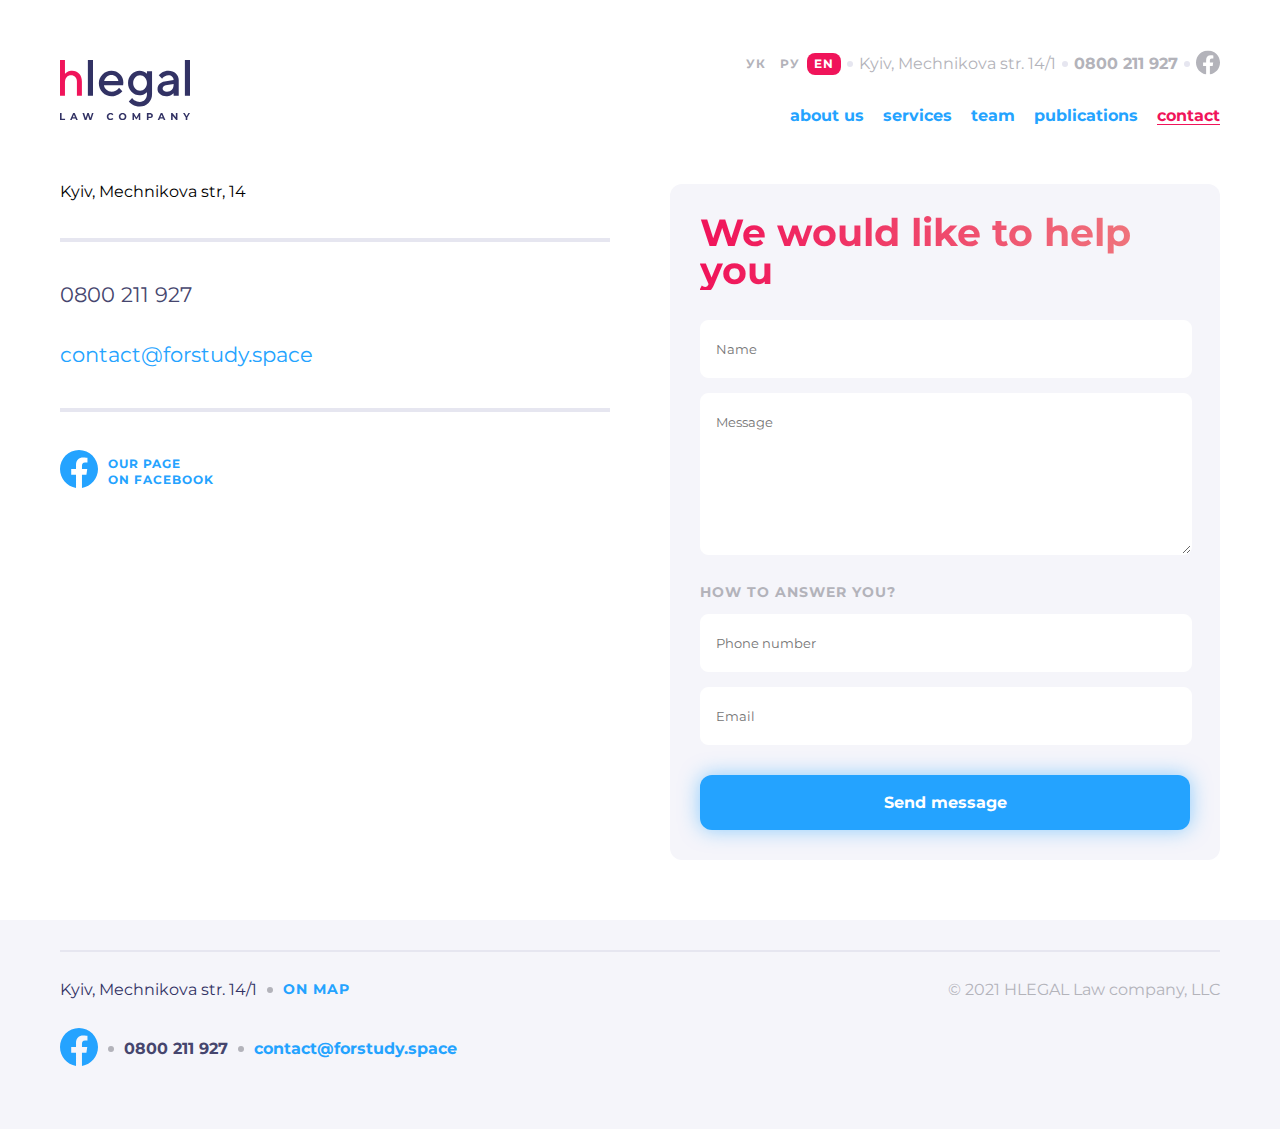
==== contact.html @ 6fa08ca7 "contact page" ====
<!DOCTYPE html>
<html lang="en">
<head>
    <meta charset="UTF-8">
    <meta name="viewport" content="width=device-width, initial-scale=1.0">
    <title>Document</title>
    <link rel="stylesheet" href="./css/style.css">
    <link rel="preconnect" href="https://fonts.googleapis.com">
    <link rel="preconnect" href="https://fonts.gstatic.com" crossorigin>
    <link href="https://fonts.googleapis.com/css2?family=Montserrat:wght@400;700&display=swap" rel="stylesheet">
</head>
<body>
    <section class="header__content">
        <header class="header header-white ">
            <div class="header__wrapper">
                <div class="header__container-color header-white__container-color  desktop-hidden">
                </div>
                <div class="header__top-of-head header-white__top-of-head">
                    <nav class="header__links-lng header-white__links-lng">
                        <a class="header__links-lng--item header-white__links-lng--item" href="">УК</a>
                        <a class="header__links-lng--item header-white__links-lng--item" href="">РУ</a>
                        <a class="header__links-lng--item header-white__links-lng--item header__links-lng--item-active header-white__links-lng--item-active" href="">EN</a>
                    </nav>
                    <p class="header__top-of-head--address mobile-hidden ">
                        Kyiv, Mechnikova str. 14/1
                    </p>
                    <a class="header__top-of-head--tel  header-white__top-of-head--tel" href="tel:+0800211927">0800 211 927</a>
                    <a href="">
                        <svg class="header-white__fb-svg mobile-hidden"  width="24" height="25" viewBox="0 0 24 25" fill="none" xmlns="http://www.w3.org/2000/svg">
                            <g clip-path="url(#clip0_116434_1467)">
                                <path
                                    d="M24 12.5733C24 5.90541 18.6274 0.5 12 0.5C5.37258 0.5 0 5.90541 0 12.5733C0 18.5995 4.38823 23.5943 10.125 24.5V16.0633H7.07813V12.5733H10.125V9.91343C10.125 6.88755 11.9165 5.21615 14.6576 5.21615C15.9705 5.21615 17.3438 5.45195 17.3438 5.45195V8.42313H15.8306C14.3399 8.42313 13.875 9.35379 13.875 10.3086V12.5733H17.2031L16.6711 16.0633H13.875V24.5C19.6118 23.5943 24 18.5995 24 12.5733Z"
                                    fill="#B3B3BA" />
                            </g>
                            <defs>
                                <clipPath id="clip0_116434_1467">
                                    <rect width="24" height="24" fill="white" transform="translate(0 0.5)" />
                                </clipPath>
                            </defs>
                        </svg>
                    </a>
                </div>
                <div class="header__middle">
                    <picture>
                        <source srcset="./images/header/Logo-dark768.svg" media="(min-width: 768px)">
                        <img src="./images/header/Logo-dark.svg" alt="">
                    </picture>
                    <img class="header__middle--slash desktop-hidden" src="./images/header/Slash.svg" alt="">
                    <p class="header__middle--services header-white__middle--services desktop-hidden">contact</p>
                </div>
                <button class="header__button--nav desktop-hidden">
                    <svg width="32" height="33" viewBox="0 0 32 33" fill="none" xmlns="http://www.w3.org/2000/svg">
                        <path d="M7 10.5H25" stroke="#323264" stroke-width="2" />
                        <path d="M7 16.5H25" stroke="#323264" stroke-width="2" />
                        <path d="M7 22.5H25" stroke="#323264" stroke-width="2" />
                    </svg>
                </button>
                <nav class="header__nav header-white__nav mobile-hidden">
                    <a class="header-white__nav--link" href="">about us</a>
                    <a class="header-white__nav--link" href="service-entry.html">services</a>
                    <a class="header-white__nav--link" href="">team</a>
                    <a class="header-white__nav--link" href="">publications</a>
                    <a class="header-white__nav--link header-white__nav--link__active" href="">contact</a>
                </nav>
            </div>
        </header>
    
    </section>
    <div class="wrapper contact__wrapper">
        <section class="contact">
            <div class="contact__info">
                <p class="contact__info--address">Kyiv, Mechnikova str, 14</p>
                <hr class="contact__hr">
                <a class="contact__info--tel" href="tel:0800 211 927">0800 211 927</a>
                <a class="contact__info--email" href="">contact@forstudy.space</a>
                <hr class="contact__hr">
                <a class="contact--link-fb" href="facebook.com">
                    <svg class="contact--svg-fb" width="38" height="38" viewBox="0 0 38 38" fill="none"
                        xmlns="http://www.w3.org/2000/svg">
                        <g clip-path="url(#clip0_22721_8205)">
                            <path
                                d="M38 19.1161C38 8.55857 29.4934 0 19 0C8.50658 0 0 8.55857 0 19.1161C0 28.6575 6.94803 36.5659 16.0312 38V24.6419H11.207V19.1161H16.0312V14.9046C16.0312 10.1136 18.8678 7.46723 23.2078 7.46723C25.2866 7.46723 27.4609 7.84059 27.4609 7.84059V12.545H25.0651C22.7048 12.545 21.9688 14.0185 21.9688 15.5302V19.1161H27.2383L26.3959 24.6419H21.9688V38C31.052 36.5659 38 28.6575 38 19.1161Z"
                                fill="#24A3FF" />
                        </g>
                        <defs>
                            <clipPath id="clip0_22721_8205">
                                <rect width="38" height="38" fill="white" />
                            </clipPath>
                        </defs>
                    </svg>
                    <p class="contact--text-link">
                        Our page
                        <br>
                        on facebook
                    </p>
                </a>
            </div>
            <div class="form">
                <form class="form__form" action="https://fom.in.ua/echo" method="post">
                    <h2 class="form__title ">
                        We would like to help you
                    </h2>
                    <div class="form__wrap">
                        <input class="form--input" type="text" name="name" placeholder="Name">
                        <textarea class="form--text-area form--input " type="text" placeholder="Message" rows="5"
                            name="text-area"></textarea>
                    </div>
                    <div class="form__wrap">
                        <legend class="form__legend">
                            How to answer you?
                        </legend>
                        <input class="form--input" type="tel" name="tel" placeholder="Phone number">
                        <input class="form--input" type="email" name="mail" placeholder="Email">
                    </div>
                    <button class="button form__btn-send" type="submit">Send message</button>
                </form>
            </div>
        </section>
    </div>
    <footer class="footer">
        <div class="wrapper">
            <hr class="footer__hr">
            <div class="footer__content">
                <div class="footer__content--address">
                    <p class="footer__content--street">Kyiv, Mechnikova str. 14/1</p>
                    <a class="footer__content--link" href="">On map</a>
                </div>
                <div class="footer__content--contact">
                    <a href="#">
                        <svg class="footer__fb-svg" width="38" height="38" viewBox="0 0 38 38" fill="none"
                            xmlns="http://www.w3.org/2000/svg">
                            <g clip-path="url(#clip0_22721_8205)">
                                <path
                                    d="M38 19.1161C38 8.55857 29.4934 0 19 0C8.50658 0 0 8.55857 0 19.1161C0 28.6575 6.94803 36.5659 16.0312 38V24.6419H11.207V19.1161H16.0312V14.9046C16.0312 10.1136 18.8678 7.46723 23.2078 7.46723C25.2866 7.46723 27.4609 7.84059 27.4609 7.84059V12.545H25.0651C22.7048 12.545 21.9688 14.0185 21.9688 15.5302V19.1161H27.2383L26.3959 24.6419H21.9688V38C31.052 36.5659 38 28.6575 38 19.1161Z"
                                    fill="#24A3FF" />
                            </g>
                            <defs>
                                <clipPath id="clip0_22721_8205">
                                    <rect width="38" height="38" fill="white" />
                                </clipPath>
                            </defs>
                        </svg>
                    </a>
                    <div class="dot-separator"></div>
                    <p class="footer__content--number">0800 211 927</p>
                    <div class="dot-separator"></div>
                    <a class="footer__content--email" href="#">contact@forstudy.space</a>
                </div>
                <p class="footer__content--law">© 2021 HLEGAL Law company, LLC</p>
            </div>
        </div>
    </footer>
</body>
</html>
---- css/style.css ----
/* http://meyerweb.com/eric/tools/css/reset/ 
   v2.0 | 20110126
   License: none (public domain)
*/
html,
body,
div,
span,
applet,
object,
iframe,
h1,
h2,
h3,
h4,
h5,
h6,
p,
blockquote,
pre,
a,
abbr,
acronym,
address,
big,
cite,
code,
del,
dfn,
em,
img,
ins,
kbd,
q,
s,
samp,
small,
strike,
strong,
sub,
sup,
tt,
var,
b,
u,
i,
center,
dl,
dt,
dd,
ol,
ul,
li,
fieldset,
form,
label,
legend,
table,
caption,
tbody,
tfoot,
thead,
tr,
th,
td,
article,
aside,
canvas,
details,
embed,
figure,
figcaption,
footer,
header,
hgroup,
menu,
nav,
output,
ruby,
section,
summary,
time,
mark,
audio,
video {
  margin: 0;
  padding: 0;
  border: 0;
  font-size: 100%;
  font: inherit;
  vertical-align: baseline;
}

/* HTML5 display-role reset for older browsers */
article,
aside,
details,
figcaption,
figure,
footer,
header,
hgroup,
menu,
nav,
section {
  display: block;
}

body {
  line-height: 1;
}

ol,
ul {
  list-style: none;
}

blockquote,
q {
  quotes: none;
}

blockquote:before,
blockquote:after,
q:before,
q:after {
  content: "";
  content: none;
}

table {
  border-collapse: collapse;
  border-spacing: 0;
}

a {
  text-decoration: none;
}

body {
  font-family: montserrat, sans-serif;
}

.mobile-hidden {
  display: none;
}

.publications {
  padding-top: 30px;
  background-color: #F5F5FA;
  border-radius: 12px 12px 0 0;
}
.publications__cards--img {
  height: 200px;
  display: flex;
  width: 100%;
}
.publications__info {
  padding: 30px;
}
.publications__cards--item {
  margin-top: 30px;
  border-top-left-radius: 8px;
  border-top-right-radius: 8px;
  border-bottom-left-radius: 8px;
  border-bottom-right-radius: 8px;
  background-color: white;
}
.publications__cards--title {
  margin-bottom: 15px;
}
.publications__cards--date {
  margin-bottom: 15px;
  color: #B3B3BA;
  font-size: 12px;
  font-weight: 700;
  letter-spacing: 1px;
  text-transform: uppercase;
}
.publications__card--dividing-strip {
  margin-top: 0;
  margin-bottom: 15px;
  background: #E6E6F0;
  height: 4px;
  border: none;
}

.hero {
  margin-top: 10px;
  font-size: 38px;
  font-weight: 700;
  background: linear-gradient(90deg, #F0145A 0.84%, #EF8080 99.96%);
  background-clip: text;
  -webkit-background-clip: text;
  -webkit-text-fill-color: transparent;
}
@media (max-width: 768px) {
  .hero {
    font-size: 30px;
  }
}

.h3-regular {
  color: #0085FF;
  font-size: 22px;
  font-weight: 700;
  margin-bottom: 15px;
}

.paragraph-regular {
  color: #FFF;
  line-height: 26px;
}

.h3-caps {
  color: #24A3FF;
  font-size: 14px;
  font-weight: 700;
  letter-spacing: 1px;
  text-transform: uppercase;
  color: rgb(50, 50, 100);
  margin-bottom: 30px;
  width: 210px;
  margin-left: auto;
  margin-right: auto;
}

.h4-regular {
  color: #24A3FF;
  font-weight: 700;
}

.paragraph-small {
  color: #000;
  font-size: 14px;
  line-height: 22px;
}

.services {
  position: relative;
  border-radius: 0px 0px 12px 12px;
}

.services::after {
  content: "";
  position: absolute;
  bottom: -10px;
  left: 0;
  right: 0;
  margin-right: 20px;
  margin-left: 20px;
  border-radius: 0px 0px 12px 12px;
  background-color: #CACADB;
  height: 10px;
}

.services::before {
  content: "";
  position: absolute;
  bottom: -20px;
  left: 0;
  right: 0;
  margin-right: 40px;
  margin-left: 40px;
  border-radius: 0px 0px 12px 12px;
  background-color: #E7E7F2;
  height: 10px;
}

.link-services {
  display: flex;
  width: 94px;
}
.link-services--h3-caps {
  color: #24A3FF;
  font-size: 14px;
  font-weight: 700;
  letter-spacing: 1px;
  text-transform: uppercase;
}

.link-services::after {
  content: url(../images/Arrow.svg);
  margin-left: 2px;
}

.link-services:hover::after {
  content: url(../images/ArrowRed.svg);
  margin-left: 2px;
}

.link-services:hover .link-services--h3-caps {
  color: #F0145A;
}

.wrap-for-services-img {
  display: inline-block;
  border-radius: 24px;
  background: #FFF;
  margin-bottom: 30px;
}
.wrap-for-services-img img {
  width: 64px;
  height: 64px;
  padding: 15px;
}

.blocks {
  padding-top: 30px;
  padding-bottom: 30px;
}

.block {
  padding-top: 30px;
  padding-bottom: 30px;
}

.partners {
  padding-bottom: 60px;
}

.hillel {
  background-color: #1C4280;
  display: flex;
  height: 120px;
  justify-content: center;
  align-items: center;
}
.hillel-img {
  width: 217px;
  height: 48px;
}

.wannabiz {
  display: flex;
  height: 120px;
  justify-content: center;
  align-items: center;
  background-color: #143646;
}
.wannabiz-img {
  width: 199px;
  height: 32px;
}

.tapgerine {
  display: flex;
  height: 120px;
  justify-content: center;
  align-items: center;
  background-color: #FD9339;
}
.tapgerine-img {
  width: 179px;
  height: 44px;
}

.dlook {
  display: flex;
  height: 120px;
  justify-content: center;
  align-items: center;
  background-color: #9E4DC3;
}
.dlook-img {
  width: 180px;
  height: 42px;
}

.orangear {
  display: flex;
  height: 120px;
  justify-content: center;
  align-items: center;
  background-color: #FD9339;
}
.orangear-img {
  width: 174px;
  height: 44px;
}

.adtelligent {
  display: flex;
  height: 120px;
  justify-content: center;
  align-items: center;
  background-color: #E2E2E4;
}
.adtelligent-img {
  width: 195px;
  height: 48px;
}

.clickky {
  display: flex;
  height: 120px;
  justify-content: center;
  align-items: center;
  background-color: #C71C36;
}
.clickky-img {
  width: 138px;
  height: 61px;
}

.eco-leasing {
  display: flex;
  height: 120px;
  justify-content: center;
  align-items: center;
  background-color: #DCF3F9;
}
.eco-leasing-img {
  width: 146px;
  height: 76px;
}

.ingratek {
  display: flex;
  height: 120px;
  justify-content: center;
  align-items: center;
  background-color: #DCF3F9;
}
.ingratek-img {
  width: 182px;
  height: 60px;
}

.city-par {
  display: flex;
  height: 120px;
  justify-content: center;
  align-items: center;
  background-color: #282240;
}
.city-par-img {
  width: 181px;
  height: 38px;
}

.artprint {
  display: flex;
  height: 120px;
  justify-content: center;
  align-items: center;
  background-color: #1D4568;
}
.artprint-img {
  width: 189px;
  height: 46px;
}

.ultimatecard {
  display: flex;
  height: 120px;
  justify-content: center;
  align-items: center;
  background-color: #000;
}
.ultimatecard-img {
  width: 152px;
  height: 95px;
}

.slider__wrapper-info--hero {
  margin-top: 5px;
  margin-bottom: 30px;
}
.slider__wrapper {
  padding: 30px;
  background-color: #EDEDF7;
}

.contact-name {
  color: #B3B3BA;
  font-weight: 700;
  margin-bottom: 6px;
}
.contact-job-title {
  color: #B3B3BA;
  font-size: 14px;
  line-height: 22px;
}

.dots-navigation {
  display: flex;
  justify-content: center;
}
.dots-navigation__button {
  cursor: pointer;
  width: 16px;
  height: 16px;
  border-radius: 50%;
  border: none;
  opacity: 0.2;
  background-color: #24A3FF;
}
.dots-navigation__button:nth-child(2) {
  margin-left: 15px;
  margin-right: 15px;
}
.dots-navigation__button--active {
  opacity: 1;
}

.footer {
  padding-top: 30px;
  padding-bottom: 30px;
  background-color: #F5F5FA;
}
.footer__hr {
  height: 2px;
  background-color: #E6E6F0;
  margin-top: 0;
  margin-bottom: 30px;
  border: none;
}
.footer__content {
  text-align: center;
}
.footer__content--link {
  color: #24A3FF;
  font-size: 14px;
  font-weight: 700;
  letter-spacing: 1px;
  text-transform: uppercase;
}
.footer__content--number {
  color: #46466E;
  font-weight: 700;
  margin-top: 10px;
  margin-bottom: 10px;
}
.footer__content--email {
  color: #24A3FF;
  font-weight: 700;
}
.footer__content--law {
  color: #B3B3BA;
}
.footer__content--street {
  color: rgb(50, 50, 100);
  margin-bottom: 10px;
}
.footer__content--contact {
  margin-bottom: 30px;
}
.footer__content--email:hover {
  color: #F0145A;
}
.footer__content--address {
  margin-bottom: 20px;
}
.footer__fb-svg:hover path {
  fill: #F0145A;
}

.header__container-color {
  top: 0;
  left: 0;
  right: 0;
  position: absolute;
  height: 45px;
  background: rgba(245, 245, 250, 0.2);
}
.header__wrapper {
  padding-left: 15px;
  padding-right: 15px;
  padding-top: 10px;
  display: grid;
  grid-template-columns: repeat(2, 1fr);
}
.header__links-lng {
  display: flex;
}
.header__links-lng--item {
  padding: 5px 7px;
  color: #FFF;
  text-align: center;
  font-size: 12px;
  font-weight: 700;
  letter-spacing: 1px;
  cursor: pointer;
}
.header__links-lng--item:hover {
  border-radius: 8px;
  background-color: rgba(255, 255, 255, 0.2);
}
.header__links-lng--item-active {
  border-radius: 8px;
  background-color: #F0145A;
}
.header__middle {
  grid-column: 1/2;
  display: flex;
  align-items: center;
  margin-bottom: 10px;
  margin-top: 15px;
}
.header__middle--slash {
  width: 11px;
  height: 26px;
  margin-left: 4px;
  margin-right: 4px;
}
.header__middle--services {
  color: white;
  font-size: 20px;
}
.header__top-of-head {
  grid-column: 1/3;
  display: flex;
  justify-content: space-between;
  margin-bottom: 10px;
  align-items: center;
}
.header__top-of-head--tel {
  color: #FFF;
  font-weight: 700;
  margin-left: auto;
}
.header__top-of-head--tel:hover {
  color: #F0145A;
}
.header__button--nav {
  cursor: pointer;
  display: flex;
  flex-direction: column;
  align-self: center;
  margin-left: auto;
  width: 32px;
  height: 32px;
  border: none;
  background-color: inherit;
  padding: 0;
}
.header__fb-svg:hover path {
  fill: #F0145A;
}
.header__nav--link:hover {
  text-decoration-line: underline;
  text-underline-offset: 3px;
}
.header__nav--link:active {
  color: #F0145A;
}

.header-main {
  position: absolute;
  z-index: 10;
  top: 0;
  left: 0;
  right: 0;
}
.header-main__container-color {
  z-index: -1;
}

.mobile-navigation-close {
  display: none;
}

.mobile-navigation {
  position: fixed;
  top: 0;
  left: 0;
  right: 0;
  bottom: 0;
  background-color: rgba(50, 50, 100, 0.7);
  z-index: 15;
}
.mobile-navigation__container {
  display: flex;
  flex-direction: column;
  gap: 20px;
  padding: 12px;
  position: absolute;
  bottom: 0;
  left: 8px;
  right: 8px;
  border-radius: 12px 12px 0px 0px;
  background-color: #FFF;
}
.mobile-navigation__container--button {
  align-self: flex-end;
  padding: 0;
  width: 32px;
  height: 32px;
  border: none;
  background-color: #FFF;
  cursor: pointer;
}
.mobile-navigation__container--button:hover {
  background-color: #E6E6F0;
  border-radius: 8px;
}
.mobile-navigation__container--svg {
  padding: 0;
  align-self: center;
}
.mobile-navigation__container--link {
  border-radius: 12px;
  text-align: center;
  color: #24A3FF;
  font-size: 24px;
  font-weight: 700;
  background-color: #F5F5FA;
  padding-top: 7px;
  padding-bottom: 7px;
}
.mobile-navigation__container--link-current-page {
  color: #F0145A;
}
.mobile-navigation__container--link:active {
  background-color: #E6E6F0;
}

.header-white__nav--link:not(:last-child) {
  margin-right: 15px;
}
.header-white__nav--link {
  color: #24A3FF;
  text-align: right;
  font-style: normal;
  font-weight: 700;
}
.header-white__nav--link__active {
  color: #F0145A;
  text-decoration-line: underline;
  text-underline-offset: 3px;
}
.header-white__nav--link:hover {
  text-decoration: underline;
  text-underline-offset: 4px;
}
.header-white__container-color {
  background: #F5F5FA;
  z-index: -1;
}
.header-white__top-of-head--tel {
  color: #B3B3BA;
}
.header-white__middle--services {
  color: rgb(50, 50, 100);
}
.header-white__links-lng--item:not(:last-child) {
  color: #B3B3BA;
}
.header-white__links-lng--item:hover {
  border-radius: 8px;
  background-color: #F0145A;
  color: white;
}
.header-white__links-lng--item-active:hover {
  background-color: white;
  color: #B3B3BA;
}
.header-white__fb-svg:hover path {
  fill: #F0145A;
}

.wrapper {
  max-width: 100%;
  padding-left: 30px;
  padding-right: 30px;
  margin-left: auto;
  margin-right: auto;
}

.wrap-bg-color {
  background: linear-gradient(229deg, #323264 11.93%, #323264 57.17%, #643E72 87.46%);
}

.spacer {
  height: 60px;
}

@media (max-width: 1024px) {
  .slider__picture--img {
    width: 100%;
  }
  .slider__wrapper {
    margin-bottom: 30px;
  }
}
@media (max-width: 768px) {
  .logos a:nth-child(n+7) {
    display: none;
  }
  .logos a:nth-child(n+7) s .hero {
    font-size: 30px;
  }
  .service__main {
    padding-top: 30px;
    padding-bottom: 30px;
  }
  .contact {
    padding-top: 30px;
    padding-bottom: 30px;
  }
}
@media (min-width: 768px) {
  .logos {
    display: flex;
    flex-wrap: wrap;
  }
  .logos a {
    width: 33.3%;
  }
  .footer__content {
    display: grid;
    grid-template-columns: 1fr 1fr;
  }
  .footer__content--address {
    display: flex;
  }
  .footer__content--street {
    display: flex;
    align-items: center;
  }
  .footer__content--law {
    display: flex;
    justify-content: end;
  }
  .footer__content--street::after {
    content: "";
    border-radius: 50%;
    width: 6px;
    height: 6px;
    background-color: #B3B3BA;
    margin-left: 10px;
    margin-right: 10px;
  }
  .footer__content--contact {
    display: flex;
    align-items: center;
    grid-column: 1/3;
    grid-row: 2/3;
  }
  .footer__content--number {
    display: flex;
    align-items: center;
  }
  .footer__content--number::before {
    content: "";
    border-radius: 50%;
    width: 6px;
    height: 6px;
    background-color: #B3B3BA;
    margin-left: 10px;
    margin-right: 10px;
  }
  .footer__content--number::after {
    content: "";
    border-radius: 50%;
    width: 6px;
    height: 6px;
    background-color: #B3B3BA;
    margin-left: 10px;
    margin-right: 10px;
  }
  .desktop-hidden {
    display: none;
  }
  .mobile-hidden {
    display: initial;
  }
  .wrapper {
    padding-left: 60px;
    padding-right: 60px;
  }
  .block {
    width: 45%;
  }
  .blocks {
    display: flex;
    flex-direction: row;
    flex-wrap: wrap;
    align-content: space-between;
    gap: 60px;
  }
  .publications__cards {
    display: grid;
    grid-template-columns: repeat(2, 1fr);
    gap: 30px;
  }
  .publications__cards--item {
    overflow: hidden;
  }
  .publications__cards--item:nth-child(3) {
    grid-column: 1/3;
  }
  .header__wrapper {
    display: flex;
    flex-direction: column;
    gap: 30px;
    padding-top: 50px;
    padding-left: 60px;
    padding-right: 60px;
  }
  .header__top-of-head {
    justify-content: flex-start;
    margin: 0;
  }
  .header__top-of-head--address {
    display: flex;
    color: #B3B3BA;
  }
  .header__top-of-head--tel {
    display: flex;
    margin-left: 0;
  }
  .header__top-of-head > :not(:last-child)::after {
    display: inline-flex;
    content: "";
    align-self: center;
    border-radius: 50%;
    width: 6px;
    height: 6px;
    background-color: #E6E6F0;
    margin-left: 6px;
    margin-right: 6px;
  }
  .header__middle {
    margin: 0;
  }
  .header__nav--link {
    color: #FFF;
    font-weight: 700;
  }
  .header__nav--link:not(:last-child) {
    margin-right: 15px;
  }
  .hero-content__container-text {
    width: 100%;
  }
  .description__wrapper {
    padding: 60px;
  }
  .service__main {
    padding-top: 60px;
    padding-bottom: 60px;
  }
  .service__second {
    display: grid;
    grid-template-columns: repeat(2, 1fr);
  }
  .service__second--title {
    grid-column: 1/3;
  }
  .service__hr {
    grid-column: 1/3;
  }
  .contact {
    padding-bottom: 60px;
    padding-top: 60px;
  }
}
@media (min-width: 1024px) {
  .block {
    width: 28.9%;
  }
  .slider {
    display: flex;
    margin-bottom: 30px;
    justify-content: center;
  }
  .slider__wrapper {
    display: flex;
    flex-direction: column;
    justify-content: space-between;
    gap: 30px;
  }
  .publications__cards {
    grid-template-columns: repeat(3, 1fr);
  }
  .publications__cards--item {
    display: flex;
    flex-direction: column;
    align-items: flex-start;
  }
  .publications__cards--item:nth-child(3) {
    grid-column: 3/4;
  }
  .header__wrapper {
    display: grid;
    grid-template-columns: repeat(2, 1fr);
    gap: 15px;
    position: relative;
  }
  .header__top-of-head {
    grid-column: end;
  }
  .header__nav {
    margin-top: 15px;
    grid-column: end;
    margin-left: auto;
  }
  .header__middle {
    position: absolute;
    top: 60px;
    left: 0;
  }
  .description {
    padding-top: 60px;
    padding-bottom: 60px;
  }
  .description__wrapper {
    display: grid;
    grid-template-columns: repeat(2, 1fr);
    position: relative;
    overflow: hidden;
  }
  .description__nav {
    display: flex;
    flex-direction: column;
    align-items: end;
    margin-right: 60px;
  }
  .description__content {
    margin-left: 60px;
    align-self: center;
  }
  .description__hr {
    transform: rotate(90deg);
    position: absolute;
    width: 100%;
    left: 0;
    bottom: 0;
    margin: 0;
  }
}
@media (min-width: 1440px) {
  .block {
    width: 30.3%;
  }
  .slider-wrapper-info .hero {
    margin-bottom: 0;
  }
  .service__wrapper {
    padding-left: 160px;
    padding-right: 160px;
  }
  .contact__wrapper {
    padding-left: 180px;
    padding-right: 180px;
  }
}
@media (min-width: 1024px) {
  .logos a {
    width: 25%;
  }
  .contact {
    display: grid;
    grid-template-columns: repeat(2, 1fr);
    grid-column: 1/2;
    gap: 60px;
  }
  .contact__info {
    align-self: baseline;
  }
}
@media (min-width: 1920px) {
  .wrapper {
    padding-left: 160px;
    padding-right: 160px;
  }
  .block {
    width: 30.8%;
  }
  .logos {
    padding-left: 100px;
    padding-right: 100px;
  }
  .hillel {
    border-top-left-radius: 12px;
  }
  .dlook {
    border-top-right-radius: 12px;
  }
  .ingratek {
    border-bottom-left-radius: 12px;
  }
  .ultimatecard {
    border-bottom-right-radius: 12px;
  }
  .header__wrapper {
    padding-left: 160px;
    padding-right: 160px;
    margin-left: auto;
    margin-right: auto;
  }
  .service__wrapper {
    padding-left: 280px;
    padding-right: 280px;
  }
  .contact__wrapper {
    padding-left: 280px;
    padding-right: 280px;
  }
}
.hero-content {
  position: relative;
  width: 100%;
  height: 100vh;
}
.hero-content__img {
  height: 100%;
  width: 100%;
}
.hero-content__container-text {
  position: absolute;
  left: 50%;
  top: 50%;
  transform: translate(-50%, -50%);
}
.hero-content__text {
  color: #FFF;
  text-align: center;
  font-size: 38px;
  font-weight: 700;
  line-height: 1.2;
}
.hero-content__button {
  background-color: rgb(50, 50, 100);
  position: absolute;
  bottom: 0;
  left: 50%;
  transform: translate(-50%, -50%);
  border: none;
  cursor: pointer;
  padding: 0;
}
.hero-content__button--svg:hover path {
  stroke: #F0145A;
}
.hero-content__button--svg:hover circle {
  stroke: #F0145A;
}

.description__wrapper {
  padding: 30px;
}
.description__nav {
  display: flex;
  overflow: auto;
  gap: 30px;
}
.description__nav--button {
  color: #B3B3BA;
  font-size: 30px;
  font-weight: 700;
  border: none;
  padding: 0;
  white-space: nowrap;
  background-color: inherit;
  cursor: pointer;
  font-family: montserrat, sans-serif;
}
@media (min-width: 768px) {
  .description__nav--button {
    font-size: 38px;
  }
}
.description__nav--button-active {
  background: var(--gradient-text-red-reversed, linear-gradient(90deg, #EF8080 0.84%, #F0145A 99.96%));
  background-clip: text;
  -webkit-background-clip: text;
  -webkit-text-fill-color: transparent;
}
.description__nav--button:hover {
  color: #F0145A;
}
.description__content--title {
  color: #FFF;
  font-size: 20px;
  font-weight: 700;
  margin-bottom: 30px;
}
@media (min-width: 768px) {
  .description__content--title {
    font-size: 30px;
  }
}
.description__content--text {
  color: #FFF;
  font-size: 19px;
  line-height: 30px;
}
.description__hr {
  margin-top: 30px;
  margin-bottom: 30px;
  background: rgba(255, 255, 255, 0.3);
  height: 4px;
  border: none;
}

.service {
  display: flex;
  flex-direction: column;
  align-items: center;
  position: relative;
  border-radius: 0 0 12px 12px;
  padding-bottom: 60px;
}
.service__hero {
  font-size: 38px;
  font-weight: 700;
  background: linear-gradient(90deg, #F0145A 0.84%, #EF8080 99.96%);
  background-clip: text;
  -webkit-background-clip: text;
  -webkit-text-fill-color: transparent;
}
@media (max-width: 768px) {
  .service__hero {
    font-size: 30px;
  }
}
.service__hr {
  height: 4px;
  background-color: rgba(255, 255, 255, 0.5);
  border: none;
  margin: 0;
}
.service__main {
  display: flex;
  flex-direction: column;
  align-items: center;
  gap: 28px;
}
.service__main--img {
  border-radius: 24px;
  background-color: #FFF;
  padding: 14px;
}
.service__main--text {
  color: #FFF;
  font-size: 19px;
  line-height: 30px;
  text-align: center;
}
.service__second {
  display: grid;
  gap: 30px;
}
.service__second--title {
  color: #FFF;
  font-size: 22px;
  font-weight: 700;
}
.service__second--list-item {
  color: #FFF;
  font-size: 18px;
  line-height: 26px;
  position: relative;
  display: inline-flex;
  margin-left: 14px;
}
.service__second--list-item::before {
  display: inline-flex;
  content: " ";
  background-color: #F0145A;
  width: 6px;
  height: 6px;
  border-radius: 50%;
  margin-right: 8px;
  position: absolute;
  top: 12px;
  left: -14px;
}
.service__second--list-item:not(:nth-child(4)) {
  margin-bottom: 15px;
}

.service::after {
  content: "";
  position: absolute;
  bottom: -10px;
  left: 0;
  right: 0;
  margin-right: 20px;
  margin-left: 20px;
  border-radius: 0px 0px 12px 12px;
  background-color: #CACADB;
  height: 10px;
}

.service::before {
  content: "";
  position: absolute;
  bottom: -20px;
  left: 0;
  right: 0;
  margin-right: 40px;
  margin-left: 40px;
  border-radius: 0px 0px 12px 12px;
  background-color: #E7E7F2;
  height: 10px;
}

.button {
  cursor: pointer;
  color: #FFF;
  text-align: center;
  font-weight: 700;
  font-family: montserrat, sans-serif;
  font-size: 16px;
  padding: 18px 30px;
  border: none;
  border-radius: 12px;
  background-color: #24A3FF;
  box-shadow: 0px 0px 20px 0px rgba(36, 163, 255, 0.5);
  min-width: 208px;
}

.button:hover {
  background: #0085FF;
  box-shadow: 0px 0px 20px 0px rgba(36, 163, 255, 0.5);
}

.button:active {
  background-color: #006CCF;
}

.contact__info {
  display: grid;
  padding-bottom: 30px;
  gap: 30px;
}
.contact__info--tel {
  color: #46466E;
  font-size: 21px;
  line-height: 30px;
}
.contact__info--email {
  color: #24A3FF;
  font-size: 21px;
  line-height: 30px;
}
.contact__hr {
  background-color: #E6E6F0;
  height: 4px;
  width: 100%;
  border: none;
}
.contact--link-fb {
  display: flex;
}
.contact--link-fb:hover path {
  fill: #F0145A;
  color: #F0145A;
}
.contact--text-link:hover {
  color: #F0145A;
}
.contact--text-link {
  color: #24A3FF;
  font-size: 12px;
  font-weight: 700;
  line-height: 16px;
  letter-spacing: 1px;
  text-transform: uppercase;
  display: flex;
  align-items: flex-end;
}
.contact--svg-fb {
  margin-right: 10px;
}

.form {
  border-radius: 12px;
  background-color: #F5F5FA;
  grid-column: 2/3;
}
.form__wrap {
  display: grid;
  gap: 15px;
}
.form__form {
  display: flex;
  flex-direction: column;
  gap: 30px;
  padding: 30px;
}
.form__title {
  font-size: 38px;
  font-weight: 700;
  background: linear-gradient(90deg, #F0145A 0.84%, #EF8080 99.96%);
  background-clip: text;
  -webkit-background-clip: text;
  -webkit-text-fill-color: transparent;
}
@media (max-width: 768px) {
  .form__title {
    font-size: 30px;
  }
}
.form--input {
  padding: 15px;
  border-radius: 8px;
  border: 1px solid #FFF;
  background-color: #FFF;
  color: #B3B3BA;
  line-height: 26px;
  width: calc(100% - 30px);
  font-family: montserrat, sans-serif;
}
.form__legend {
  color: #24A3FF;
  font-size: 14px;
  font-weight: 700;
  letter-spacing: 1px;
  text-transform: uppercase;
  color: #B3B3BA;
}

/*# sourceMappingURL=style.css.map */
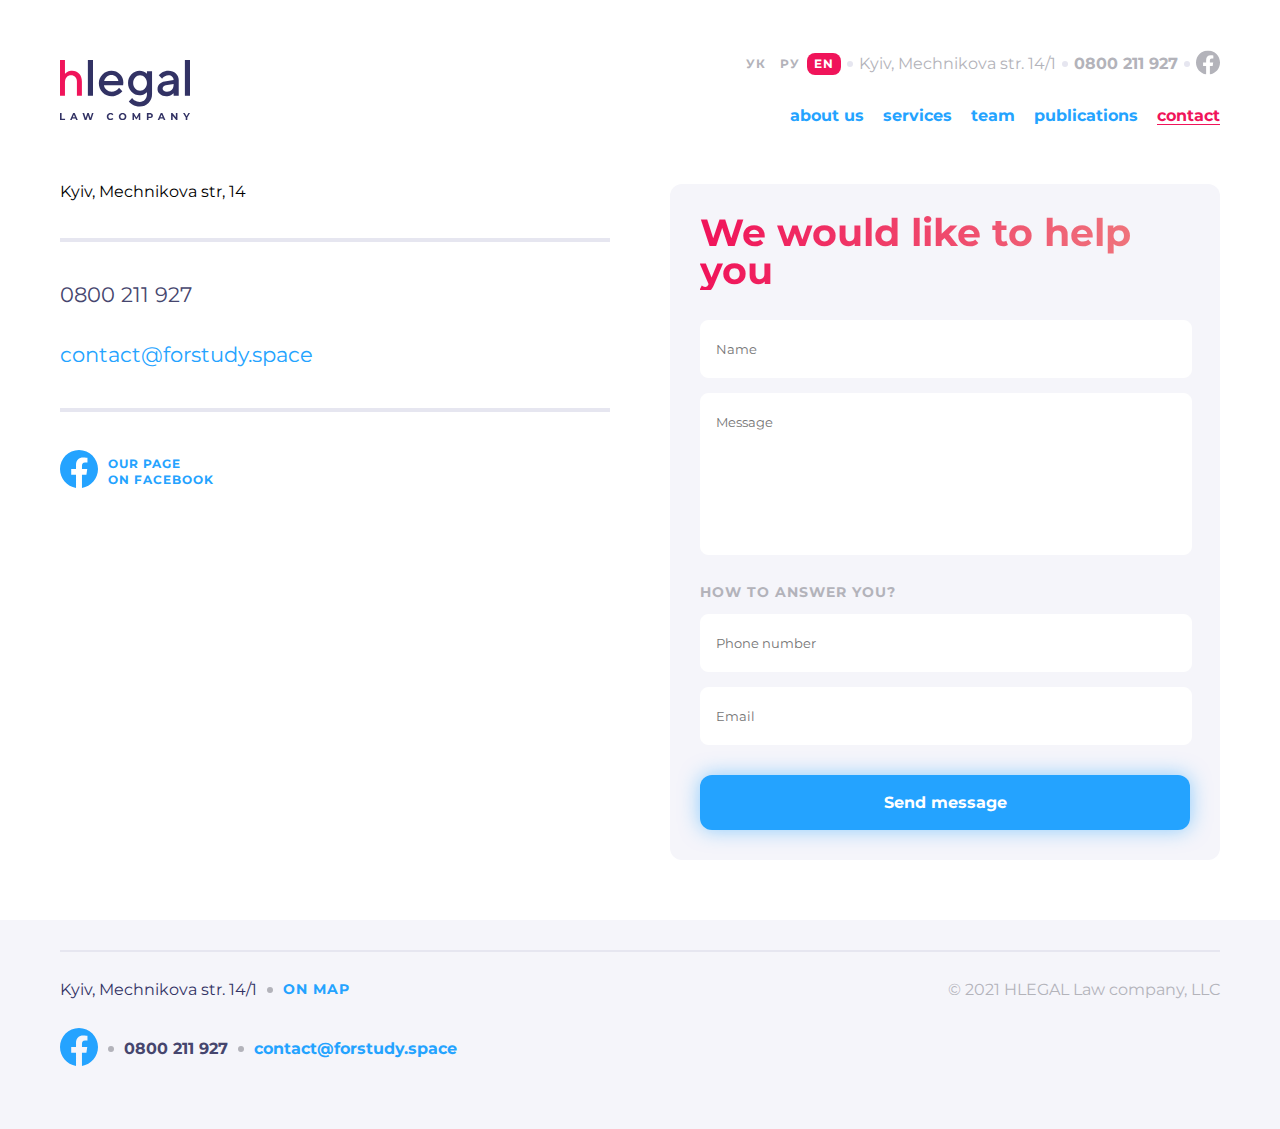
==== commit e40442f9: "created publications page" ====
--- a/contact.html
+++ b/contact.html
@@ -41,10 +41,12 @@
                     </a>
                 </div>
                 <div class="header__middle">
-                    <picture>
-                        <source srcset="./images/header/Logo-dark768.svg" media="(min-width: 768px)">
-                        <img src="./images/header/Logo-dark.svg" alt="">
-                    </picture>
+                    <a href="index.htm">
+                        <picture>
+                            <source srcset="./images/header/Logo-dark768.svg" media="(min-width: 768px)">
+                            <img src="./images/header/Logo-dark.svg" alt="">
+                        </picture>
+                    </a>
                     <img class="header__middle--slash desktop-hidden" src="./images/header/Slash.svg" alt="">
                     <p class="header__middle--services header-white__middle--services desktop-hidden">contact</p>
                 </div>
@@ -59,8 +61,8 @@
                     <a class="header-white__nav--link" href="">about us</a>
                     <a class="header-white__nav--link" href="service-entry.html">services</a>
                     <a class="header-white__nav--link" href="">team</a>
-                    <a class="header-white__nav--link" href="">publications</a>
-                    <a class="header-white__nav--link header-white__nav--link__active" href="">contact</a>
+                    <a class="header-white__nav--link" href="publications.html">publications</a>
+                    <a class="header-white__nav--link header-white__nav--link__active" href="#">contact</a>
                 </nav>
             </div>
         </header>
--- a/css/style.css
+++ b/css/style.css
@@ -145,6 +145,81 @@
   display: none;
 }
 
+.switcher {
+  display: flex;
+  width: 233px;
+  height: 42px;
+  background-color: #E6E6F0;
+  border-radius: 12px;
+  position: relative;
+  cursor: pointer;
+  transition-duration: 0.3;
+  margin-top: 30px;
+  margin-bottom: 30px;
+  justify-content: center;
+}
+
+.switcher:hover::after {
+  border-radius: 12px;
+  background-color: #F5F5FA;
+}
+
+.switcher::before {
+  position: absolute;
+  display: inline-flex;
+  top: 2px;
+  left: 2px;
+  content: "news";
+  width: 105px;
+  height: 38px;
+  background-color: white;
+  padding: 8px 30px 10px 30px;
+  border-radius: 12px;
+  color: rgb(50, 50, 100);
+  text-align: center;
+  font-weight: 700;
+  box-sizing: border-box;
+}
+
+.switcher::after {
+  position: absolute;
+  display: inline-flex;
+  top: 2px;
+  left: 109px;
+  content: "articles";
+  width: 122px;
+  height: 38px;
+  padding: 8px 30px 10px 30px;
+  color: rgb(50, 50, 100);
+  text-align: center;
+  font-weight: 700;
+  box-sizing: border-box;
+}
+
+input:checked + .switcher::after {
+  background-color: white;
+  border-radius: 12px;
+}
+
+input:checked + .switcher:hover::before {
+  background-color: #F5F5FA;
+  border-radius: 12px;
+}
+
+input:checked + .switcher::before {
+  background-color: #E6E6F0;
+}
+
+input#switcher {
+  display: none;
+}
+
+.wrapper-switcher {
+  display: flex;
+  justify-content: center;
+  transition-duration: 0.3;
+}
+
 .publications {
   padding-top: 30px;
   background-color: #F5F5FA;
@@ -169,6 +244,9 @@
 .publications__cards--title {
   margin-bottom: 15px;
 }
+.publications__cards--title:hover {
+  color: #F0145A;
+}
 .publications__cards--date {
   margin-bottom: 15px;
   color: #B3B3BA;
@@ -183,6 +261,20 @@
   background: #E6E6F0;
   height: 4px;
   border: none;
+}
+.publications__btn {
+  width: 211px;
+  height: 56px;
+  display: flex;
+  align-items: center;
+  box-sizing: border-box;
+}
+
+.wrap-btn {
+  display: flex;
+  justify-content: center;
+  padding-bottom: 30px;
+  padding-top: 30px;
 }
 
 .hero {
@@ -642,8 +734,14 @@
   text-decoration-line: underline;
   text-underline-offset: 3px;
 }
-.header__nav--link:active {
+.header__nav--link {
+  color: white;
+  font-weight: 700;
+}
+.header__nav--link__active {
   color: #F0145A;
+  text-decoration: underline;
+  text-underline-offset: 3px;
 }
 
 .header-main {
@@ -799,6 +897,9 @@
     padding-top: 30px;
     padding-bottom: 30px;
   }
+  .spacer_publications {
+    display: none;
+  }
 }
 @media (min-width: 768px) {
   .logos {
@@ -888,7 +989,7 @@
   .publications__cards--item {
     overflow: hidden;
   }
-  .publications__cards--item:nth-child(3) {
+  .publications__cards--item-grid {
     grid-column: 1/3;
   }
   .header__wrapper {
@@ -925,10 +1026,6 @@
   .header__middle {
     margin: 0;
   }
-  .header__nav--link {
-    color: #FFF;
-    font-weight: 700;
-  }
   .header__nav--link:not(:last-child) {
     margin-right: 15px;
   }
@@ -955,6 +1052,10 @@
   .contact {
     padding-bottom: 60px;
     padding-top: 60px;
+  }
+  .spacer_publications {
+    display: block;
+    height: 60px;
   }
 }
 @media (min-width: 1024px) {
@@ -1397,14 +1498,17 @@
   }
 }
 .form--input {
+  border: 1px solid #FFF;
   padding: 15px;
   border-radius: 8px;
-  border: 1px solid #FFF;
   background-color: #FFF;
-  color: #B3B3BA;
   line-height: 26px;
   width: calc(100% - 30px);
   font-family: montserrat, sans-serif;
+  outline: none;
+}
+.form--input:invalid {
+  border-color: #F00;
 }
 .form__legend {
   color: #24A3FF;
@@ -1414,5 +1518,12 @@
   text-transform: uppercase;
   color: #B3B3BA;
 }
+.form--text-area {
+  resize: none;
+}
+
+.form--input:focus {
+  border: 1px solid #24A3FF;
+}
 
 /*# sourceMappingURL=style.css.map */
